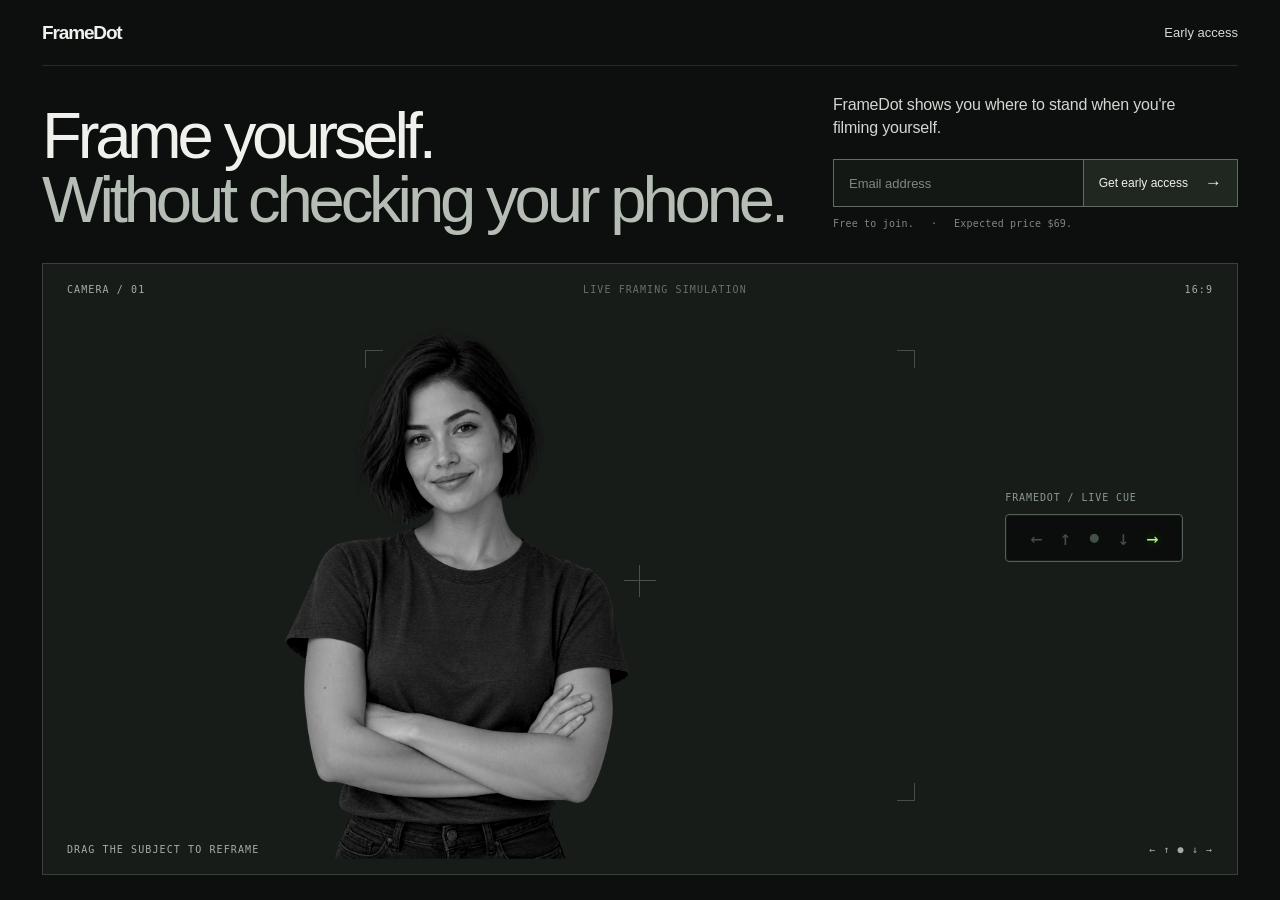
==== index.html @ f17914bd "Publish FrameDot interactive hero" ====
<!doctype html>
<html lang="en">
<head>
  <meta charset="utf-8">
  <meta name="viewport" content="width=device-width, initial-scale=1">
  <meta name="theme-color" content="#0c0f0d">
  <meta name="description" content="FrameDot shows you where to stand when you're filming yourself. Join the free early-access list.">
  <title>FrameDot — Frame yourself</title>
  <link rel="icon" href="./favicon.svg" type="image/svg+xml">
  <link rel="stylesheet" href="./style.css">
  <script src="./script.js" defer></script>
</head>
<body>
  <div class="site-shell">
    <a class="skip-link" href="#main">Skip to content</a>
    <header class="topbar">
      <a class="wordmark" href="#main">FrameDot</a>
      <a class="early-link" href="#email">Early access</a>
    </header>
    <main id="main" class="main-content">
      <section class="intro" aria-labelledby="hero-title">
        <h1 id="hero-title">Frame yourself.<br><span>Without checking your phone.</span></h1>
        <div class="intro-right">
          <p>FrameDot shows you where to stand when you're filming yourself.</p>
          <form class="email-form" id="signup-form">
            <label class="sr-only" for="email">Email address</label>
            <input id="email" name="email" type="email" placeholder="Email address" autocomplete="email" maxlength="254" required>
            <label class="honeypot" aria-hidden="true">Website<input name="website" tabindex="-1" autocomplete="off"></label>
            <button type="submit">Get early access<span aria-hidden="true">→</span></button>
          </form>
          <p id="signup-success" class="signup-success" role="status" hidden>You're on the list. We'll be in touch.</p>
          <div class="form-footnote"><span>Free to join.</span><span>Expected price $69.</span></div>
          <p class="form-error" id="form-error" role="alert" hidden></p>
        </div>
      </section>
      <section class="demo" aria-label="Interactive FrameDot camera demonstration">
        <div class="camera-stage" id="camera-stage" tabindex="0" aria-label="Drag the person or use arrow keys to reframe. Current FrameDot cue: move right. Press Home to center.">
          <div class="camera-top" aria-hidden="true"><span id="camera-status">CAMERA / 01</span><span>LIVE FRAMING SIMULATION</span><span>16:9</span></div>
          <div class="target-mark" aria-hidden="true"><span></span><span></span></div>
          <div class="frame-guide" aria-hidden="true"><i></i><i></i><i></i><i></i></div>
          <div class="subject" id="subject" style="left:34%;top:52%"><img src="./images/creator.webp" alt="Person in the simulated camera frame" draggable="false"></div>
          <div class="device-location" aria-live="polite" aria-label="FrameDot signal: move right" id="device-location">
            <span class="device-label">FRAMEDOT / LIVE CUE</span>
            <div class="device" aria-hidden="true"><span data-signal="left">←</span><span data-signal="up">↑</span><span class="center-light" data-signal="center">●</span><span data-signal="down">↓</span><span data-signal="right" class="active">→</span></div>
          </div>
          <span class="countdown" id="countdown" aria-live="off" hidden></span>
          <div class="camera-bottom" aria-hidden="true"><span>DRAG THE SUBJECT TO REFRAME</span><span>← ↑ ● ↓ →</span></div>
        </div>
      </section>
    </main>
  </div>
</body>
</html>
---- style.css ----
:root {
  color-scheme: dark;
  --background: #0c0f0d;
  --surface: #161a17;
  --ink: #f0f1ed;
  --muted: #a0a9a0;
  --line: #303831;
  --green: #a4ff74;
  --mono: ui-monospace, SFMono-Regular, Menlo, Monaco, Consolas, monospace;
}

* { box-sizing: border-box; }
[hidden] { display: none !important; }
html { scroll-behavior: smooth; }
body { margin: 0; background: var(--background); color: var(--ink); font-family: "Helvetica Neue", Helvetica, Arial, sans-serif; -webkit-font-smoothing: antialiased; }
button, input { font: inherit; }
a { color: inherit; text-decoration: none; }
button { cursor: pointer; }
button:disabled { cursor: wait; }
:focus-visible { outline: 2px solid var(--ink); outline-offset: 3px; }
.sr-only, .honeypot, .skip-link:not(:focus) { position: absolute; width: 1px; height: 1px; padding: 0; margin: -1px; overflow: hidden; clip: rect(0, 0, 0, 0); white-space: nowrap; border: 0; }
.skip-link:focus { position: fixed; top: 12px; left: 12px; z-index: 10; background: var(--ink); color: var(--background); padding: 10px 14px; }

.site-shell { height: 100svh; min-height: 660px; max-width: 1920px; margin: 0 auto; padding: 0 42px 25px; display: grid; grid-template-rows: 66px minmax(0, 1fr); }
.topbar { display: flex; align-items: center; justify-content: space-between; border-bottom: 1px solid #262c27; }
.wordmark { font-size: 19px; font-weight: 600; letter-spacing: -.06em; line-height: 1; }
.early-link { font-size: 13px; color: #d4d9d2; transition: color .2s ease; }
.early-link:hover { color: #fff; }
.main-content { min-height: 0; display: grid; grid-template-rows: auto minmax(0, 1fr); }
.intro { min-height: 0; padding: 27px 0 31px; display: grid; grid-template-columns: minmax(0, 1fr) minmax(360px, 405px); align-items: end; column-gap: 62px; }
h1 { font-size: clamp(54px, 5.1vw, 75px); line-height: .98; letter-spacing: -.064em; font-weight: 500; margin: 0; white-space: nowrap; }
h1 span { color: #b5bdb5; }
.intro-right { align-self: end; padding-bottom: 3px; }
.intro-right > p:first-child { font-size: 16px; line-height: 1.45; letter-spacing: -.012em; color: #d2d8d1; margin: 0 0 20px; max-width: 360px; }
.email-form { display: flex; width: 100%; height: 48px; border: 1px solid #626b61; }
.email-form:focus-within { border-color: var(--ink); }
.email-form input { min-width: 0; flex: 1; border: 0; outline: 0; background: #141815; color: var(--ink); padding: 0 15px; font-size: 13px; }
.email-form input::placeholder { color: #7e897e; }
.email-form button { flex: none; display: inline-flex; align-items: center; gap: 17px; padding: 0 15px; border: 0; border-left: 1px solid #626b61; color: var(--ink); background: #202720; font-size: 12px; font-weight: 500; transition: background .2s ease, color .2s ease; }
.email-form button span { font-size: 17px; line-height: 0; }
.email-form button:hover { background: var(--ink); color: #0b120b; }
.form-footnote { display: flex; gap: 17px; font: 10px var(--mono); letter-spacing: .02em; color: #7d887d; margin-top: 11px; }
.form-footnote span + span::before { content: '·'; margin-right: 17px; }
.form-error { color: #f4b4ad; font-size: 12px; margin: 8px 0 0; }
.signup-success { min-height: 48px; margin: 0; border: 1px solid #626b61; padding: 13px 15px; font-size: 13px; color: var(--ink); }

.demo { min-height: 0; }
.camera-stage { position: relative; height: 100%; width: 100%; background: #171c18; overflow: hidden; border: 1px solid #39413a; isolation: isolate; }
.camera-top, .camera-bottom { position: absolute; z-index: 5; left: 24px; right: 24px; display: flex; align-items: center; justify-content: space-between; font: 10px var(--mono); letter-spacing: .11em; color: #a3aea2; pointer-events: none; }
.camera-top { top: 20px; }
.camera-bottom { bottom: 19px; }
.camera-top span:nth-child(2) { color: #657267; }
.rec-dot { width: 6px; height: 6px; border-radius: 50%; background: var(--green); display: inline-block; vertical-align: 2px; margin-right: 6px; }
.target-mark { position: absolute; z-index: 1; left: 50%; top: 52%; width: 32px; height: 32px; transform: translate(-50%, -50%); opacity: .5; pointer-events: none; }
.target-mark span:first-child { position: absolute; width: 1px; height: 32px; background: #78857a; left: 15px; }
.target-mark span:last-child { position: absolute; width: 32px; height: 1px; background: #78857a; top: 15px; }
.frame-guide { position: absolute; z-index: 1; left: 27%; right: 27%; top: 14%; bottom: 12%; pointer-events: none; }
.frame-guide i { position: absolute; width: 18px; height: 18px; border-color: #5a685b; border-style: solid; opacity: .68; }
.frame-guide i:nth-child(1) { top: 0; left: 0; border-width: 1px 0 0 1px; }
.frame-guide i:nth-child(2) { top: 0; right: 0; border-width: 1px 1px 0 0; }
.frame-guide i:nth-child(3) { bottom: 0; left: 0; border-width: 0 0 1px 1px; }
.frame-guide i:nth-child(4) { bottom: 0; right: 0; border-width: 0 1px 1px 0; }
.subject { position: absolute; z-index: 2; width: min(31%, 430px); height: 91%; transform: translate(-50%, -50%); touch-action: none; cursor: grab; user-select: none; }
.subject:active { cursor: grabbing; }
.subject img { display: block; width: 100%; height: 100%; object-fit: contain; object-position: center center; pointer-events: none; filter: grayscale(1) brightness(.83) contrast(1.12); }
.device-location { position: absolute; z-index: 4; right: 4.5%; top: 43%; transform: translateY(-50%); display: flex; flex-direction: column; align-items: flex-start; gap: 11px; }
.device-label { font: 10px var(--mono); letter-spacing: .09em; color: #8b998c; }
.device { width: 178px; height: 48px; border: 1px solid #556057; border-radius: 4px; background: #0a0d0b; display: flex; align-items: center; justify-content: space-evenly; padding: 0 12px; box-shadow: inset 0 0 0 1px #161b17; }
.device span { display: grid; place-items: center; width: 22px; color: #435046; font: 20px var(--mono); line-height: 1; transition: color .16s ease, text-shadow .16s ease; }
.device .center-light { font-size: 15px; }
.device span.active { color: var(--green); text-shadow: 0 0 11px rgba(164, 255, 116, .32); }
.countdown { position: absolute; z-index: 6; left: 50%; top: 47%; transform: translate(-50%, -50%); font: 500 64px "Helvetica Neue", Helvetica, Arial, sans-serif; letter-spacing: -.05em; color: #f4f6f2; pointer-events: none; }

@media (max-width: 1100px) {
  .site-shell { padding-inline: 28px; }
  .site-shell { height: auto; min-height: 100svh; grid-template-rows: 66px auto; }
  .main-content { display: block; }
  h1 { font-size: clamp(43px, 5.5vw, 64px); white-space: normal; }
  .intro { display: block; }
  .intro-right { max-width: 405px; margin-top: 23px; }
  .demo { height: min(62svh, 580px); min-height: 450px; }
  .subject { width: 38%; }
}
@media (max-width: 760px) {
  .site-shell { height: auto; min-height: 100svh; padding: 0 18px 18px; grid-template-rows: 58px auto; }
  .main-content { display: block; }
  .intro { display: block; padding: 29px 0 25px; }
  h1 { white-space: normal; font-size: clamp(43px, 9.5vw, 70px); line-height: 1.02; }
  .intro-right { margin-top: 19px; }
  .intro-right > p:first-child { font-size: 14px; margin-bottom: 16px; }
  .email-form { height: 46px; }
  .email-form button { gap: 8px; font-size: 11px; padding: 0 10px; }
  .demo { height: min(60svh, 570px); min-height: 420px; }
  .camera-top, .camera-bottom { left: 13px; right: 13px; font-size: 8px; }
  .camera-top span:nth-child(2) { display: none; }
  .camera-bottom span:nth-child(2) { display: none; }
  .subject { width: 68%; height: 88%; }
  .frame-guide { left: 14%; right: 14%; }
  .device-location { right: 12px; top: 52%; }
  .device { width: 126px; height: 38px; padding: 0 4px; }
  .device span { font-size: 16px; width: 19px; }
  .device .center-light { font-size: 12px; }
  .device-label { font-size: 8px; }
  .countdown { font-size: 48px; }
}
@media (prefers-reduced-motion: reduce) {
  *, *::before, *::after { scroll-behavior: auto !important; transition-duration: .01ms !important; animation-duration: .01ms !important; }
}
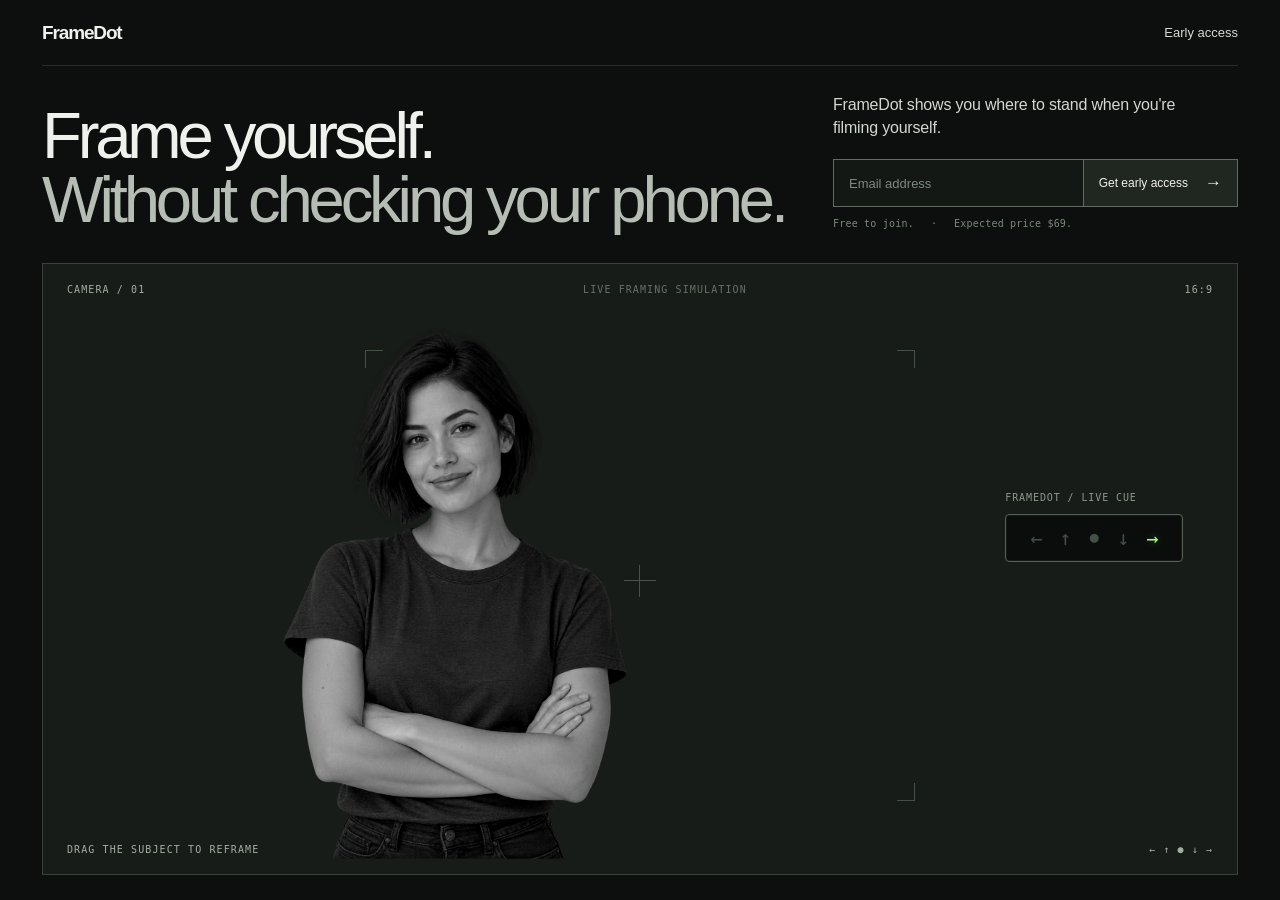
==== commit f7a414cf: "Connect free early-access signup" ====
--- a/index.html
+++ b/index.html
@@ -25,7 +25,7 @@
           <form class="email-form" id="signup-form">
             <label class="sr-only" for="email">Email address</label>
             <input id="email" name="email" type="email" placeholder="Email address" autocomplete="email" maxlength="254" required>
-            <label class="honeypot" aria-hidden="true">Website<input name="website" tabindex="-1" autocomplete="off"></label>
+            <label class="honeypot" aria-hidden="true">Website<input name="_honey" tabindex="-1" autocomplete="off"></label>
             <button type="submit">Get early access<span aria-hidden="true">→</span></button>
           </form>
           <p id="signup-success" class="signup-success" role="status" hidden>You're on the list. We'll be in touch.</p>
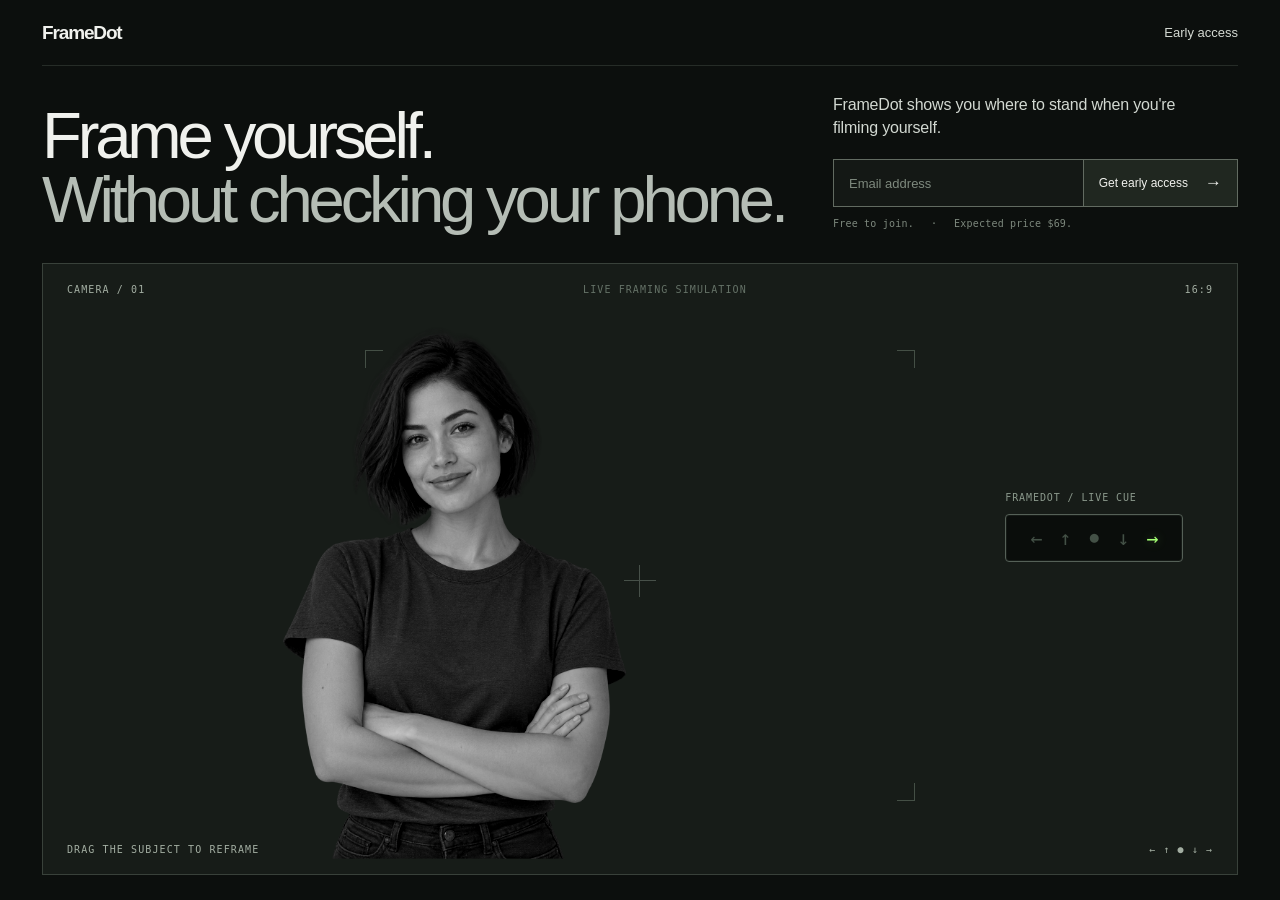
==== commit d7d6b85c: "Refresh deployed signup script" ====
--- a/index.html
+++ b/index.html
@@ -8,7 +8,7 @@
   <title>FrameDot — Frame yourself</title>
   <link rel="icon" href="./favicon.svg" type="image/svg+xml">
   <link rel="stylesheet" href="./style.css">
-  <script src="./script.js" defer></script>
+  <script src="./script.js?v=3" defer></script>
 </head>
 <body>
   <div class="site-shell">
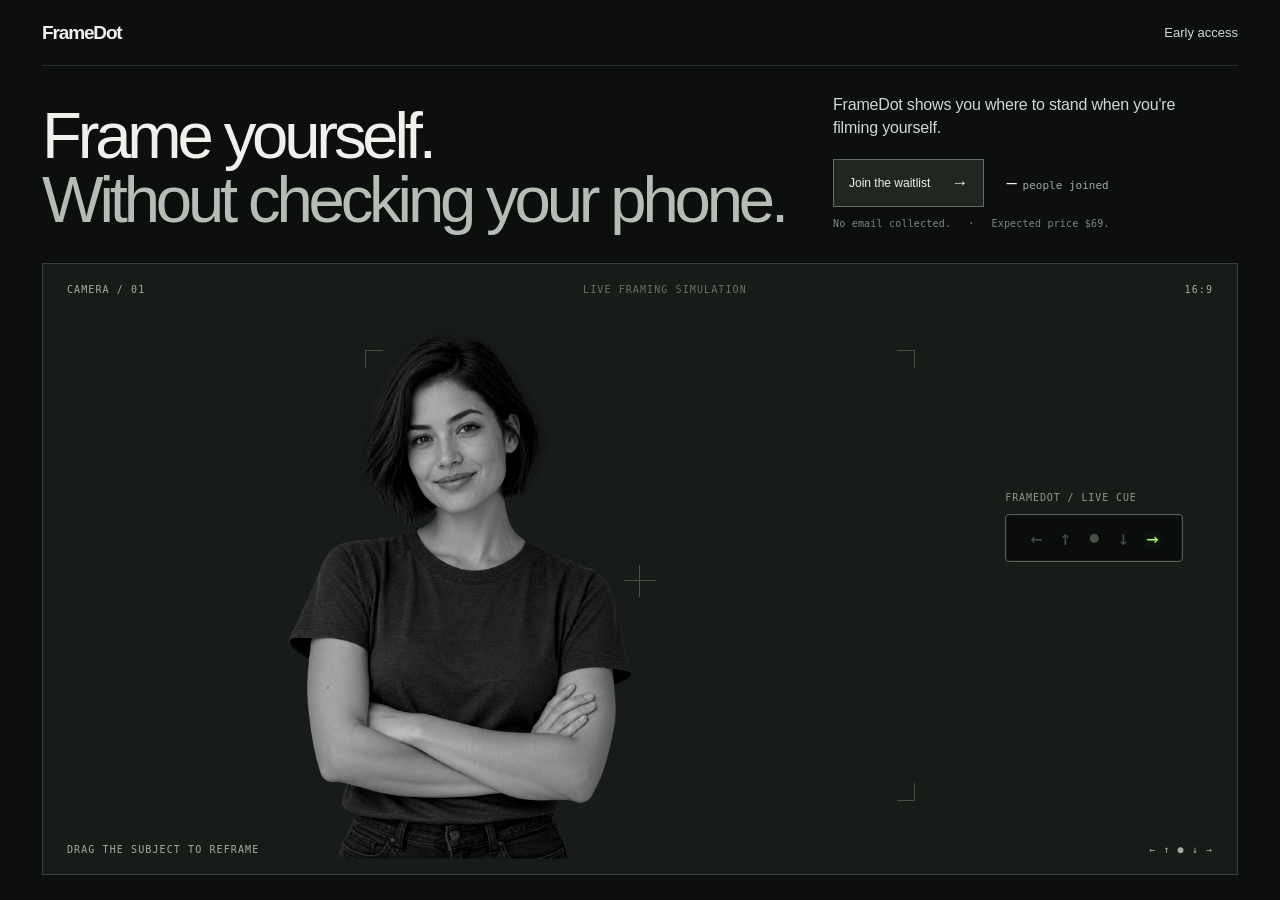
==== commit 1a11f1a6: "Replace email waitlist with count-only join" ====
--- a/index.html
+++ b/index.html
@@ -4,33 +4,30 @@
   <meta charset="utf-8">
   <meta name="viewport" content="width=device-width, initial-scale=1">
   <meta name="theme-color" content="#0c0f0d">
-  <meta name="description" content="FrameDot shows you where to stand when you're filming yourself. Join the free early-access list.">
+  <meta name="description" content="FrameDot shows you where to stand when you're filming yourself. Join the count-only waitlist.">
   <title>FrameDot — Frame yourself</title>
   <link rel="icon" href="./favicon.svg" type="image/svg+xml">
   <link rel="stylesheet" href="./style.css">
-  <script src="./script.js?v=3" defer></script>
+  <script src="./script.js?v=4" defer></script>
 </head>
 <body>
   <div class="site-shell">
     <a class="skip-link" href="#main">Skip to content</a>
     <header class="topbar">
       <a class="wordmark" href="#main">FrameDot</a>
-      <a class="early-link" href="#email">Early access</a>
+      <a class="early-link" href="#join">Early access</a>
     </header>
     <main id="main" class="main-content">
       <section class="intro" aria-labelledby="hero-title">
         <h1 id="hero-title">Frame yourself.<br><span>Without checking your phone.</span></h1>
         <div class="intro-right">
           <p>FrameDot shows you where to stand when you're filming yourself.</p>
-          <form class="email-form" id="signup-form">
-            <label class="sr-only" for="email">Email address</label>
-            <input id="email" name="email" type="email" placeholder="Email address" autocomplete="email" maxlength="254" required>
-            <label class="honeypot" aria-hidden="true">Website<input name="_honey" tabindex="-1" autocomplete="off"></label>
-            <button type="submit">Get early access<span aria-hidden="true">→</span></button>
-          </form>
-          <p id="signup-success" class="signup-success" role="status" hidden>You're on the list. We'll be in touch.</p>
-          <div class="form-footnote"><span>Free to join.</span><span>Expected price $69.</span></div>
-          <p class="form-error" id="form-error" role="alert" hidden></p>
+          <div class="join-row" id="join">
+            <button class="join-button" id="join-button" type="button">Join the waitlist<span aria-hidden="true">→</span></button>
+            <p class="join-total" role="status" aria-live="polite"><strong id="join-count">—</strong> <span id="join-count-label">people joined</span></p>
+          </div>
+          <div class="form-footnote"><span>No email collected.</span><span>Expected price $69.</span></div>
+          <p class="form-error" id="join-error" role="alert" hidden></p>
         </div>
       </section>
       <section class="demo" aria-label="Interactive FrameDot camera demonstration">
--- a/style.css
+++ b/style.css
@@ -19,7 +19,7 @@
 button { cursor: pointer; }
 button:disabled { cursor: wait; }
 :focus-visible { outline: 2px solid var(--ink); outline-offset: 3px; }
-.sr-only, .honeypot, .skip-link:not(:focus) { position: absolute; width: 1px; height: 1px; padding: 0; margin: -1px; overflow: hidden; clip: rect(0, 0, 0, 0); white-space: nowrap; border: 0; }
+.sr-only, .skip-link:not(:focus) { position: absolute; width: 1px; height: 1px; padding: 0; margin: -1px; overflow: hidden; clip: rect(0, 0, 0, 0); white-space: nowrap; border: 0; }
 .skip-link:focus { position: fixed; top: 12px; left: 12px; z-index: 10; background: var(--ink); color: var(--background); padding: 10px 14px; }
 
 .site-shell { height: 100svh; min-height: 660px; max-width: 1920px; margin: 0 auto; padding: 0 42px 25px; display: grid; grid-template-rows: 66px minmax(0, 1fr); }
@@ -33,17 +33,16 @@
 h1 span { color: #b5bdb5; }
 .intro-right { align-self: end; padding-bottom: 3px; }
 .intro-right > p:first-child { font-size: 16px; line-height: 1.45; letter-spacing: -.012em; color: #d2d8d1; margin: 0 0 20px; max-width: 360px; }
-.email-form { display: flex; width: 100%; height: 48px; border: 1px solid #626b61; }
-.email-form:focus-within { border-color: var(--ink); }
-.email-form input { min-width: 0; flex: 1; border: 0; outline: 0; background: #141815; color: var(--ink); padding: 0 15px; font-size: 13px; }
-.email-form input::placeholder { color: #7e897e; }
-.email-form button { flex: none; display: inline-flex; align-items: center; gap: 17px; padding: 0 15px; border: 0; border-left: 1px solid #626b61; color: var(--ink); background: #202720; font-size: 12px; font-weight: 500; transition: background .2s ease, color .2s ease; }
-.email-form button span { font-size: 17px; line-height: 0; }
-.email-form button:hover { background: var(--ink); color: #0b120b; }
+.join-row { display: flex; align-items: center; min-height: 48px; gap: 22px; }
+.join-button { flex: none; min-height: 48px; border: 1px solid #626b61; display: inline-flex; align-items: center; justify-content: space-between; gap: 21px; padding: 0 15px; color: var(--ink); background: #202720; font-size: 12px; font-weight: 500; transition: background .2s ease, color .2s ease; }
+.join-button span { font-size: 17px; line-height: 0; }
+.join-button:hover:not(:disabled) { background: var(--ink); color: #0b120b; }
+.join-button:disabled { cursor: default; color: #b5bdb5; }
+.join-total { margin: 0; color: #a0a9a0; font: 11px var(--mono); white-space: nowrap; }
+.join-total strong { color: var(--ink); font-size: 17px; font-weight: 500; letter-spacing: -.04em; }
 .form-footnote { display: flex; gap: 17px; font: 10px var(--mono); letter-spacing: .02em; color: #7d887d; margin-top: 11px; }
 .form-footnote span + span::before { content: '·'; margin-right: 17px; }
 .form-error { color: #f4b4ad; font-size: 12px; margin: 8px 0 0; }
-.signup-success { min-height: 48px; margin: 0; border: 1px solid #626b61; padding: 13px 15px; font-size: 13px; color: var(--ink); }
 
 .demo { min-height: 0; }
 .camera-stage { position: relative; height: 100%; width: 100%; background: #171c18; overflow: hidden; border: 1px solid #39413a; isolation: isolate; }
@@ -89,8 +88,9 @@
   h1 { white-space: normal; font-size: clamp(43px, 9.5vw, 70px); line-height: 1.02; }
   .intro-right { margin-top: 19px; }
   .intro-right > p:first-child { font-size: 14px; margin-bottom: 16px; }
-  .email-form { height: 46px; }
-  .email-form button { gap: 8px; font-size: 11px; padding: 0 10px; }
+  .join-row { gap: 14px; }
+  .join-button { min-height: 46px; gap: 8px; font-size: 11px; padding: 0 10px; }
+  .join-total { font-size: 10px; }
   .demo { height: min(60svh, 570px); min-height: 420px; }
   .camera-top, .camera-bottom { left: 13px; right: 13px; font-size: 8px; }
   .camera-top span:nth-child(2) { display: none; }
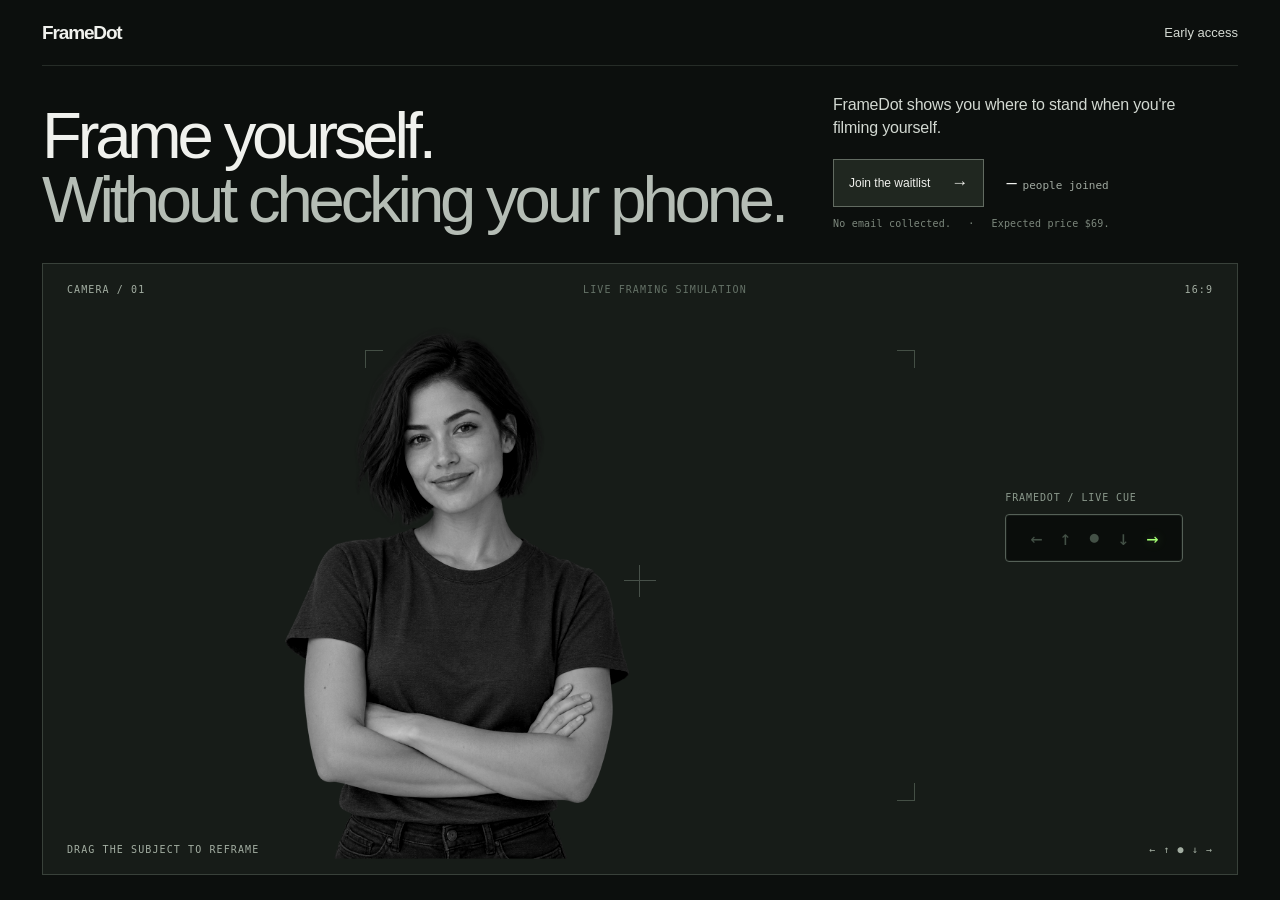
==== commit 24030f09: "Remove obsolete form styling" ====
--- a/index.html
+++ b/index.html
@@ -26,8 +26,8 @@
             <button class="join-button" id="join-button" type="button">Join the waitlist<span aria-hidden="true">→</span></button>
             <p class="join-total" role="status" aria-live="polite"><strong id="join-count">—</strong> <span id="join-count-label">people joined</span></p>
           </div>
-          <div class="form-footnote"><span>No email collected.</span><span>Expected price $69.</span></div>
-          <p class="form-error" id="join-error" role="alert" hidden></p>
+          <div class="join-footnote"><span>No email collected.</span><span>Expected price $69.</span></div>
+          <p class="join-error" id="join-error" role="alert" hidden></p>
         </div>
       </section>
       <section class="demo" aria-label="Interactive FrameDot camera demonstration">
--- a/style.css
+++ b/style.css
@@ -14,12 +14,12 @@
 [hidden] { display: none !important; }
 html { scroll-behavior: smooth; }
 body { margin: 0; background: var(--background); color: var(--ink); font-family: "Helvetica Neue", Helvetica, Arial, sans-serif; -webkit-font-smoothing: antialiased; }
-button, input { font: inherit; }
+button { font: inherit; }
 a { color: inherit; text-decoration: none; }
 button { cursor: pointer; }
 button:disabled { cursor: wait; }
 :focus-visible { outline: 2px solid var(--ink); outline-offset: 3px; }
-.sr-only, .skip-link:not(:focus) { position: absolute; width: 1px; height: 1px; padding: 0; margin: -1px; overflow: hidden; clip: rect(0, 0, 0, 0); white-space: nowrap; border: 0; }
+.skip-link:not(:focus) { position: absolute; width: 1px; height: 1px; padding: 0; margin: -1px; overflow: hidden; clip: rect(0, 0, 0, 0); white-space: nowrap; border: 0; }
 .skip-link:focus { position: fixed; top: 12px; left: 12px; z-index: 10; background: var(--ink); color: var(--background); padding: 10px 14px; }
 
 .site-shell { height: 100svh; min-height: 660px; max-width: 1920px; margin: 0 auto; padding: 0 42px 25px; display: grid; grid-template-rows: 66px minmax(0, 1fr); }
@@ -40,9 +40,9 @@
 .join-button:disabled { cursor: default; color: #b5bdb5; }
 .join-total { margin: 0; color: #a0a9a0; font: 11px var(--mono); white-space: nowrap; }
 .join-total strong { color: var(--ink); font-size: 17px; font-weight: 500; letter-spacing: -.04em; }
-.form-footnote { display: flex; gap: 17px; font: 10px var(--mono); letter-spacing: .02em; color: #7d887d; margin-top: 11px; }
-.form-footnote span + span::before { content: '·'; margin-right: 17px; }
-.form-error { color: #f4b4ad; font-size: 12px; margin: 8px 0 0; }
+.join-footnote { display: flex; gap: 17px; font: 10px var(--mono); letter-spacing: .02em; color: #7d887d; margin-top: 11px; }
+.join-footnote span + span::before { content: '·'; margin-right: 17px; }
+.join-error { color: #f4b4ad; font-size: 12px; margin: 8px 0 0; }
 
 .demo { min-height: 0; }
 .camera-stage { position: relative; height: 100%; width: 100%; background: #171c18; overflow: hidden; border: 1px solid #39413a; isolation: isolate; }
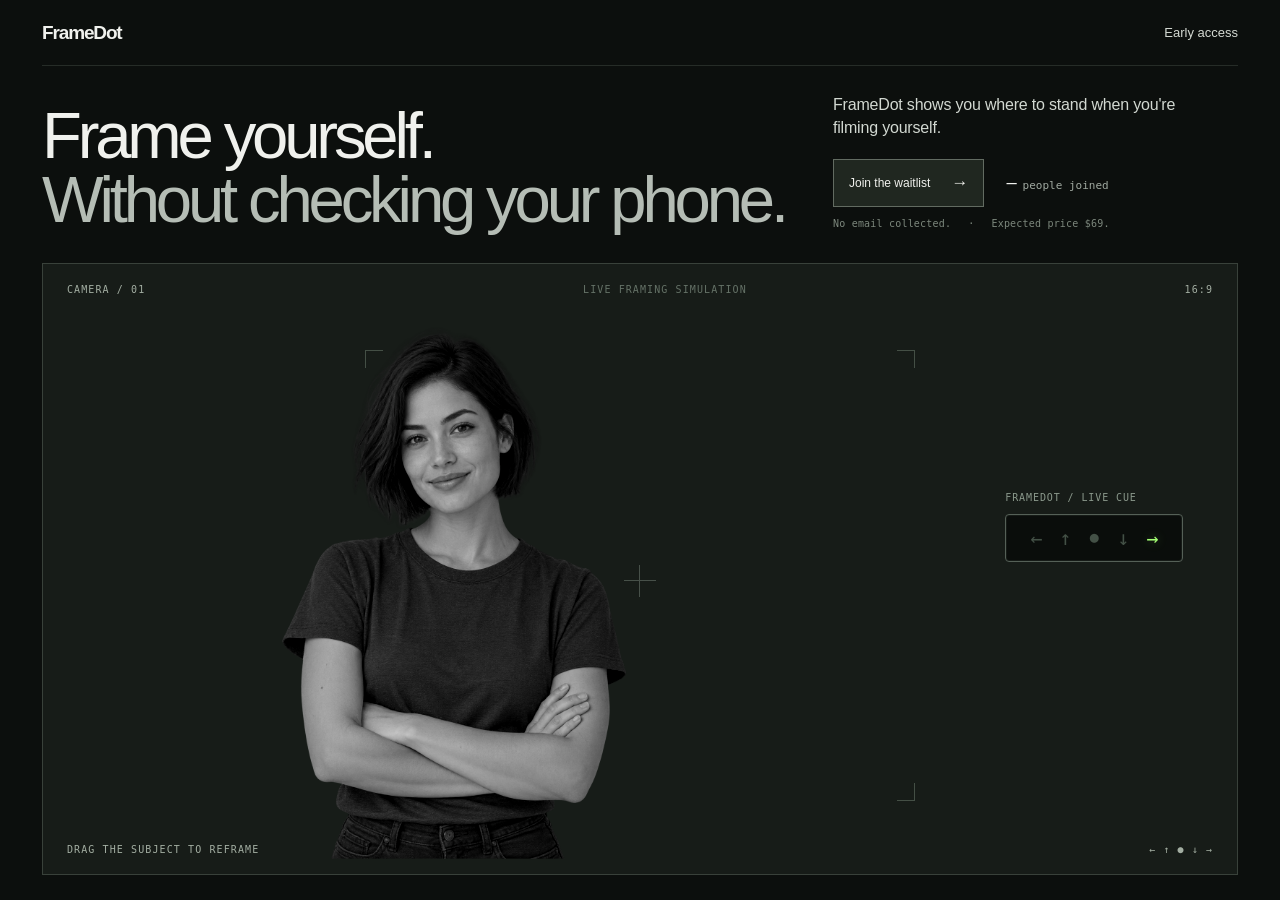
==== commit f337fa24: "Refresh count-only page styles" ====
--- a/index.html
+++ b/index.html
@@ -7,7 +7,7 @@
   <meta name="description" content="FrameDot shows you where to stand when you're filming yourself. Join the count-only waitlist.">
   <title>FrameDot — Frame yourself</title>
   <link rel="icon" href="./favicon.svg" type="image/svg+xml">
-  <link rel="stylesheet" href="./style.css">
+  <link rel="stylesheet" href="./style.css?v=2">
   <script src="./script.js?v=4" defer></script>
 </head>
 <body>
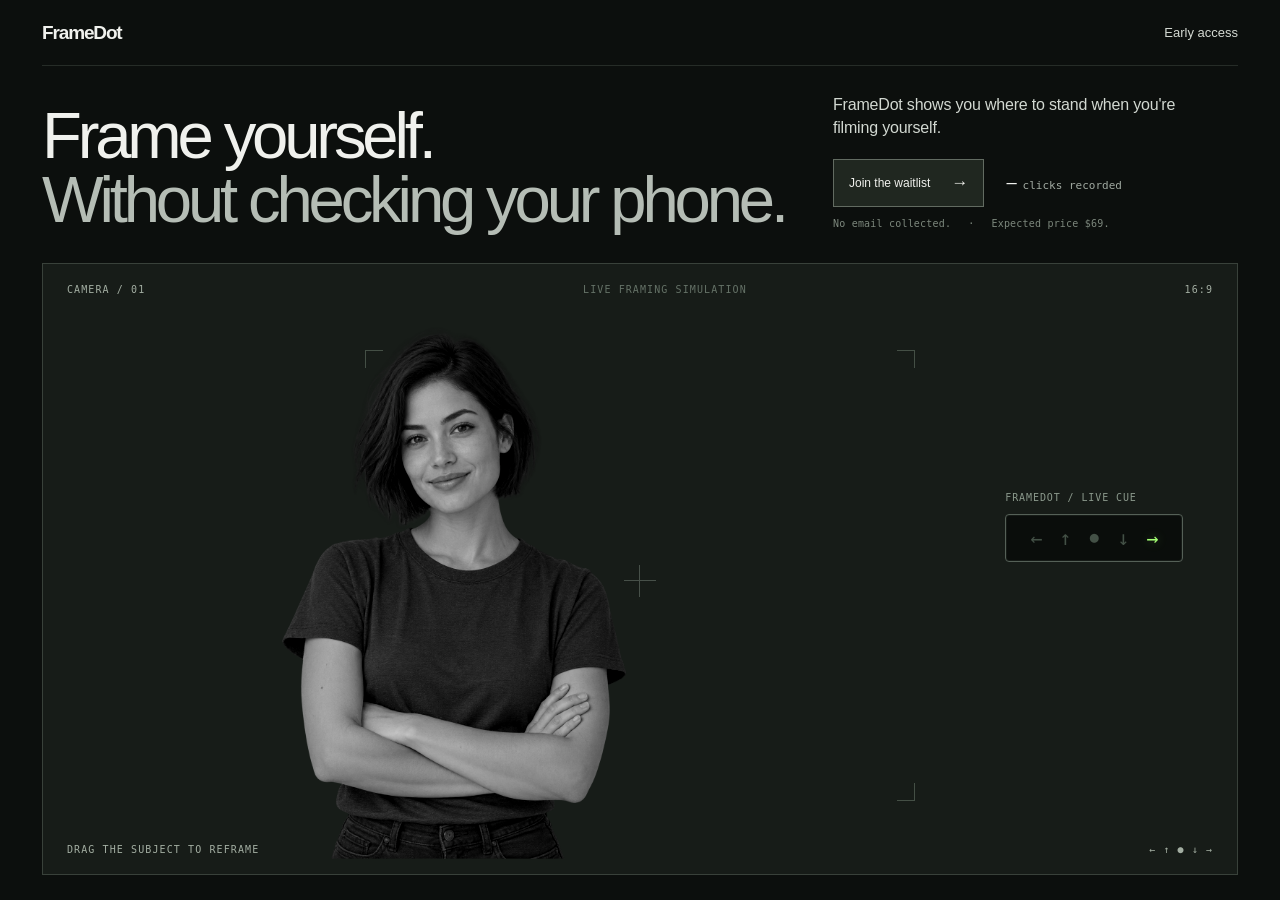
==== commit 63ddd675: "Count repeat waitlist clicks with verified backend" ====
--- a/index.html
+++ b/index.html
@@ -8,7 +8,7 @@
   <title>FrameDot — Frame yourself</title>
   <link rel="icon" href="./favicon.svg" type="image/svg+xml">
   <link rel="stylesheet" href="./style.css?v=2">
-  <script src="./script.js?v=4" defer></script>
+  <script src="./script.js?v=5" defer></script>
 </head>
 <body>
   <div class="site-shell">
@@ -24,7 +24,7 @@
           <p>FrameDot shows you where to stand when you're filming yourself.</p>
           <div class="join-row" id="join">
             <button class="join-button" id="join-button" type="button">Join the waitlist<span aria-hidden="true">→</span></button>
-            <p class="join-total" role="status" aria-live="polite"><strong id="join-count">—</strong> <span id="join-count-label">people joined</span></p>
+            <p class="join-total" role="status" aria-live="polite"><strong id="join-count">—</strong> <span id="join-count-label">clicks recorded</span></p>
           </div>
           <div class="join-footnote"><span>No email collected.</span><span>Expected price $69.</span></div>
           <p class="join-error" id="join-error" role="alert" hidden></p>
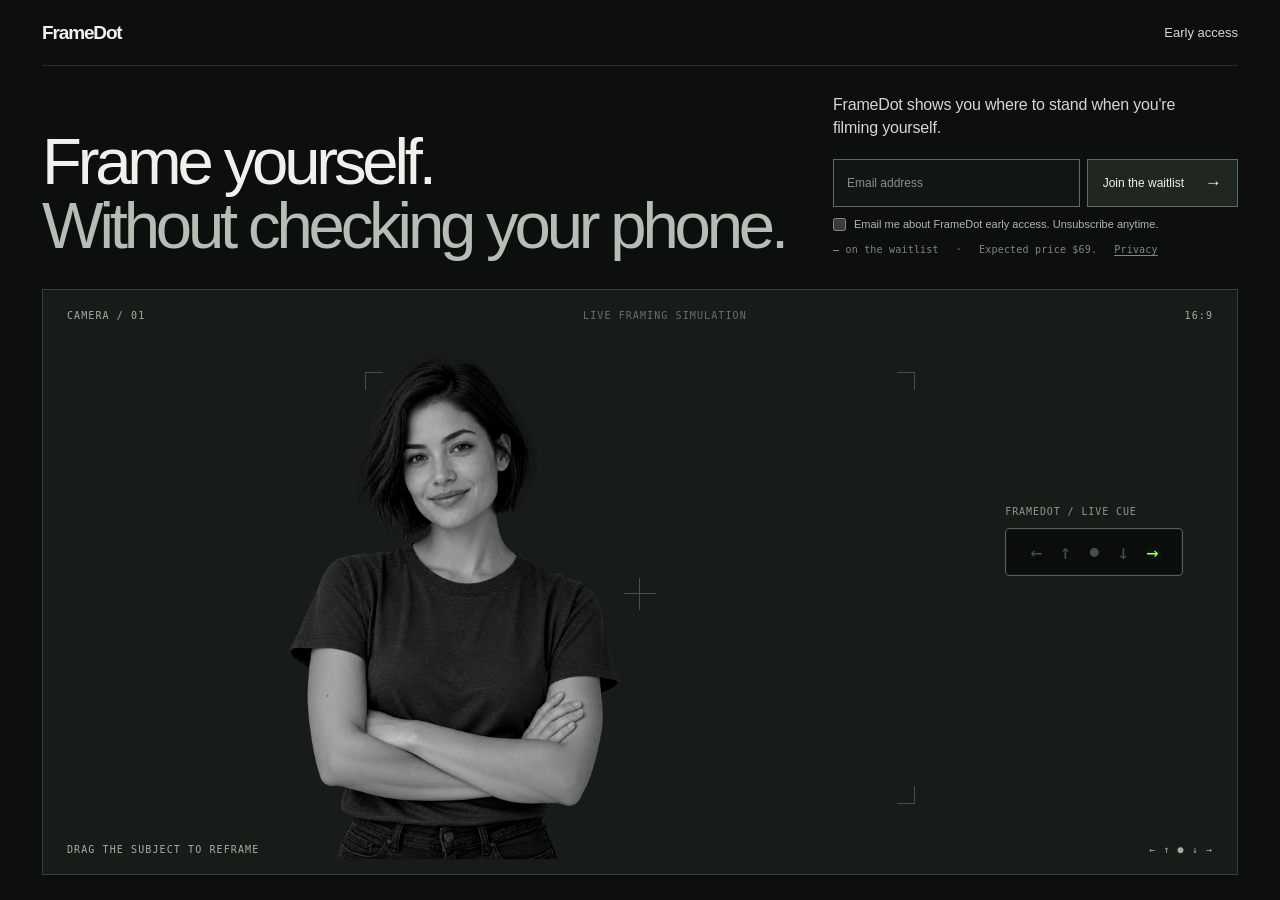
==== commit d1706e97: "Collect consented waitlist emails and count unique signups" ====
--- a/index.html
+++ b/index.html
@@ -4,11 +4,11 @@
   <meta charset="utf-8">
   <meta name="viewport" content="width=device-width, initial-scale=1">
   <meta name="theme-color" content="#0c0f0d">
-  <meta name="description" content="FrameDot shows you where to stand when you're filming yourself. Join the count-only waitlist.">
+  <meta name="description" content="FrameDot shows you where to stand when you're filming yourself. Join the early-access waitlist.">
   <title>FrameDot — Frame yourself</title>
   <link rel="icon" href="./favicon.svg" type="image/svg+xml">
-  <link rel="stylesheet" href="./style.css?v=2">
-  <script src="./script.js?v=5" defer></script>
+  <link rel="stylesheet" href="./style.css?v=3">
+  <script src="./script.js?v=7" defer></script>
 </head>
 <body>
   <div class="site-shell">
@@ -23,10 +23,14 @@
         <div class="intro-right">
           <p>FrameDot shows you where to stand when you're filming yourself.</p>
           <div class="join-row" id="join">
-            <button class="join-button" id="join-button" type="button">Join the waitlist<span aria-hidden="true">→</span></button>
-            <p class="join-total" role="status" aria-live="polite"><strong id="join-count">—</strong> <span id="join-count-label">clicks recorded</span></p>
+            <form class="join-form" id="join-form">
+              <label class="sr-only" for="email">Email address</label>
+              <input id="email" name="email" type="email" autocomplete="email" maxlength="254" placeholder="Email address" required>
+              <button class="join-button" id="join-button" type="submit">Join the waitlist<span aria-hidden="true">→</span></button>
+            </form>
           </div>
-          <div class="join-footnote"><span>No email collected.</span><span>Expected price $69.</span></div>
+          <label class="join-consent"><input id="email-consent" type="checkbox" required><span>Email me about FrameDot early access. Unsubscribe anytime.</span></label>
+          <div class="join-footnote"><span role="status" aria-live="polite"><strong id="join-count">—</strong> <span id="join-count-label">on the waitlist</span></span><span>Expected price $69.</span><a href="./privacy.html">Privacy</a></div>
           <p class="join-error" id="join-error" role="alert" hidden></p>
         </div>
       </section>
--- a/style.css
+++ b/style.css
@@ -21,6 +21,7 @@
 :focus-visible { outline: 2px solid var(--ink); outline-offset: 3px; }
 .skip-link:not(:focus) { position: absolute; width: 1px; height: 1px; padding: 0; margin: -1px; overflow: hidden; clip: rect(0, 0, 0, 0); white-space: nowrap; border: 0; }
 .skip-link:focus { position: fixed; top: 12px; left: 12px; z-index: 10; background: var(--ink); color: var(--background); padding: 10px 14px; }
+.sr-only { position: absolute; width: 1px; height: 1px; padding: 0; margin: -1px; overflow: hidden; clip: rect(0, 0, 0, 0); white-space: nowrap; border: 0; }
 
 .site-shell { height: 100svh; min-height: 660px; max-width: 1920px; margin: 0 auto; padding: 0 42px 25px; display: grid; grid-template-rows: 66px minmax(0, 1fr); }
 .topbar { display: flex; align-items: center; justify-content: space-between; border-bottom: 1px solid #262c27; }
@@ -34,14 +35,22 @@
 .intro-right { align-self: end; padding-bottom: 3px; }
 .intro-right > p:first-child { font-size: 16px; line-height: 1.45; letter-spacing: -.012em; color: #d2d8d1; margin: 0 0 20px; max-width: 360px; }
 .join-row { display: flex; align-items: center; min-height: 48px; gap: 22px; }
+.join-form { display: flex; align-items: stretch; gap: 7px; width: 100%; }
+.join-form input[type="email"] { min-width: 0; flex: 1; height: 48px; padding: 0 13px; border: 1px solid #626b61; border-radius: 0; outline-offset: 2px; color: var(--ink); background: #111612; font: 12px "Helvetica Neue", Helvetica, Arial, sans-serif; }
+.join-form input[type="email"]::placeholder { color: #879087; }
+.join-form input[type="email"]:disabled { color: #9ca59b; }
 .join-button { flex: none; min-height: 48px; border: 1px solid #626b61; display: inline-flex; align-items: center; justify-content: space-between; gap: 21px; padding: 0 15px; color: var(--ink); background: #202720; font-size: 12px; font-weight: 500; transition: background .2s ease, color .2s ease; }
 .join-button span { font-size: 17px; line-height: 0; }
 .join-button:hover:not(:disabled) { background: var(--ink); color: #0b120b; }
 .join-button:disabled { cursor: default; color: #b5bdb5; }
 .join-total { margin: 0; color: #a0a9a0; font: 11px var(--mono); white-space: nowrap; }
 .join-total strong { color: var(--ink); font-size: 17px; font-weight: 500; letter-spacing: -.04em; }
+.join-consent { display: flex; align-items: flex-start; gap: 8px; color: #aeb7ad; font: 11px/1.4 "Helvetica Neue", Helvetica, Arial, sans-serif; margin-top: 10px; cursor: pointer; }
+.join-consent input { flex: none; width: 13px; height: 13px; margin: 1px 0 0; accent-color: #d2d8d1; }
 .join-footnote { display: flex; gap: 17px; font: 10px var(--mono); letter-spacing: .02em; color: #7d887d; margin-top: 11px; }
 .join-footnote span + span::before { content: '·'; margin-right: 17px; }
+.join-footnote strong { color: #aeb7ad; font-weight: 500; }
+.join-footnote a { text-decoration: underline; text-underline-offset: 2px; }
 .join-error { color: #f4b4ad; font-size: 12px; margin: 8px 0 0; }
 
 .demo { min-height: 0; }
@@ -89,6 +98,7 @@
   .intro-right { margin-top: 19px; }
   .intro-right > p:first-child { font-size: 14px; margin-bottom: 16px; }
   .join-row { gap: 14px; }
+  .join-form input[type="email"] { height: 46px; }
   .join-button { min-height: 46px; gap: 8px; font-size: 11px; padding: 0 10px; }
   .join-total { font-size: 10px; }
   .demo { height: min(60svh, 570px); min-height: 420px; }
